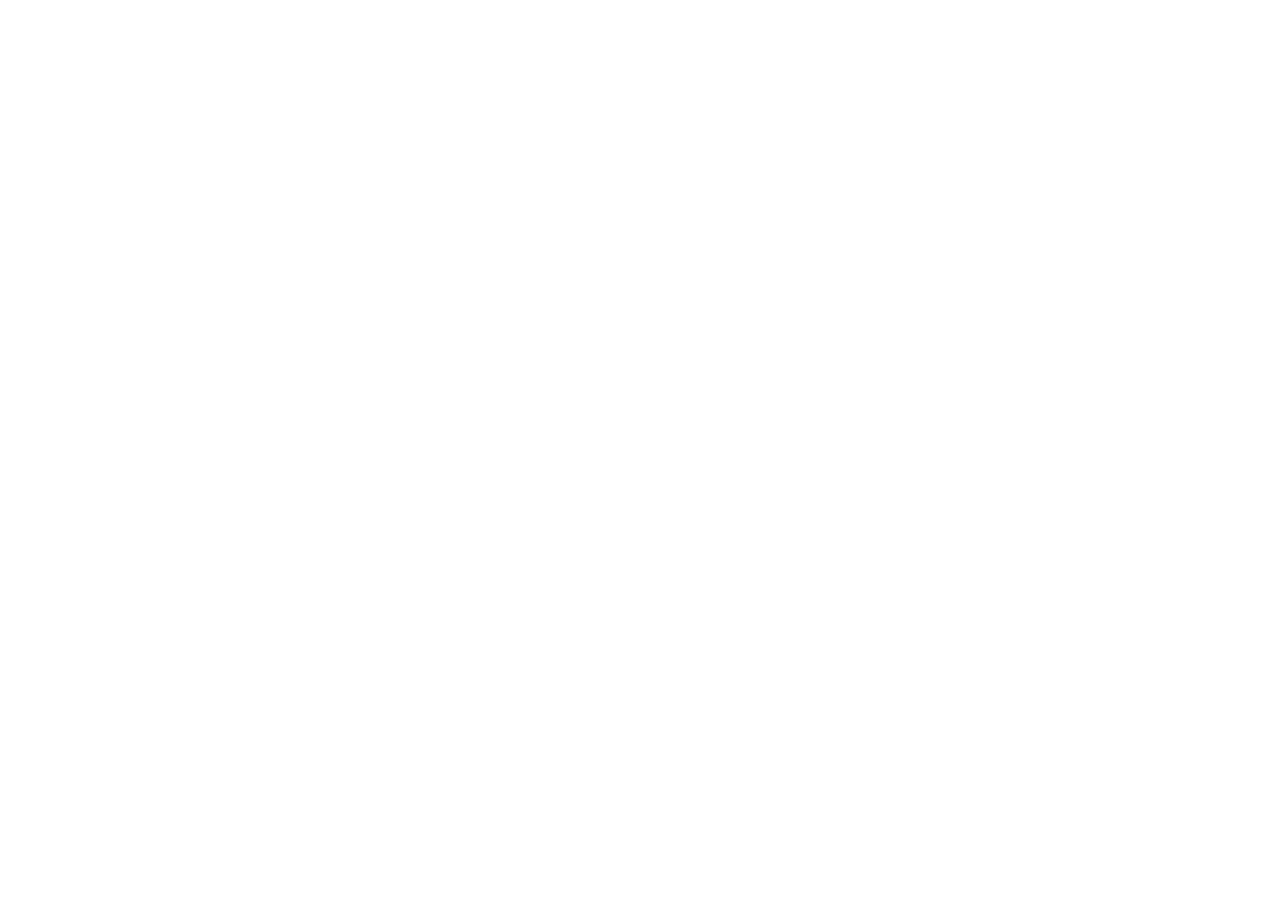
==== module-2-assignment/index.html @ da2005b6 "Create folder "module-2-assignment" to hold all site files" ====
<!DOCTYPE html>
<html lang="en">


<head>
	<meta charset="utf-8">
	<meta name="viewport" content="width=device-width, initial-scale=1.0">
	<title>Module 2 Assignment</title>
    <meta name="description" content="HTML and CSS test for Module 2">
    <link href="https://fonts.googleapis.com/css?family=Poppins:400,500,700,800" rel="stylesheet">
    <link rel="stylesheet" href="css/main.css">
</head>
    
    

<body>
    <section>
        <h2></h2>
    </section>
</body>
    
</html>
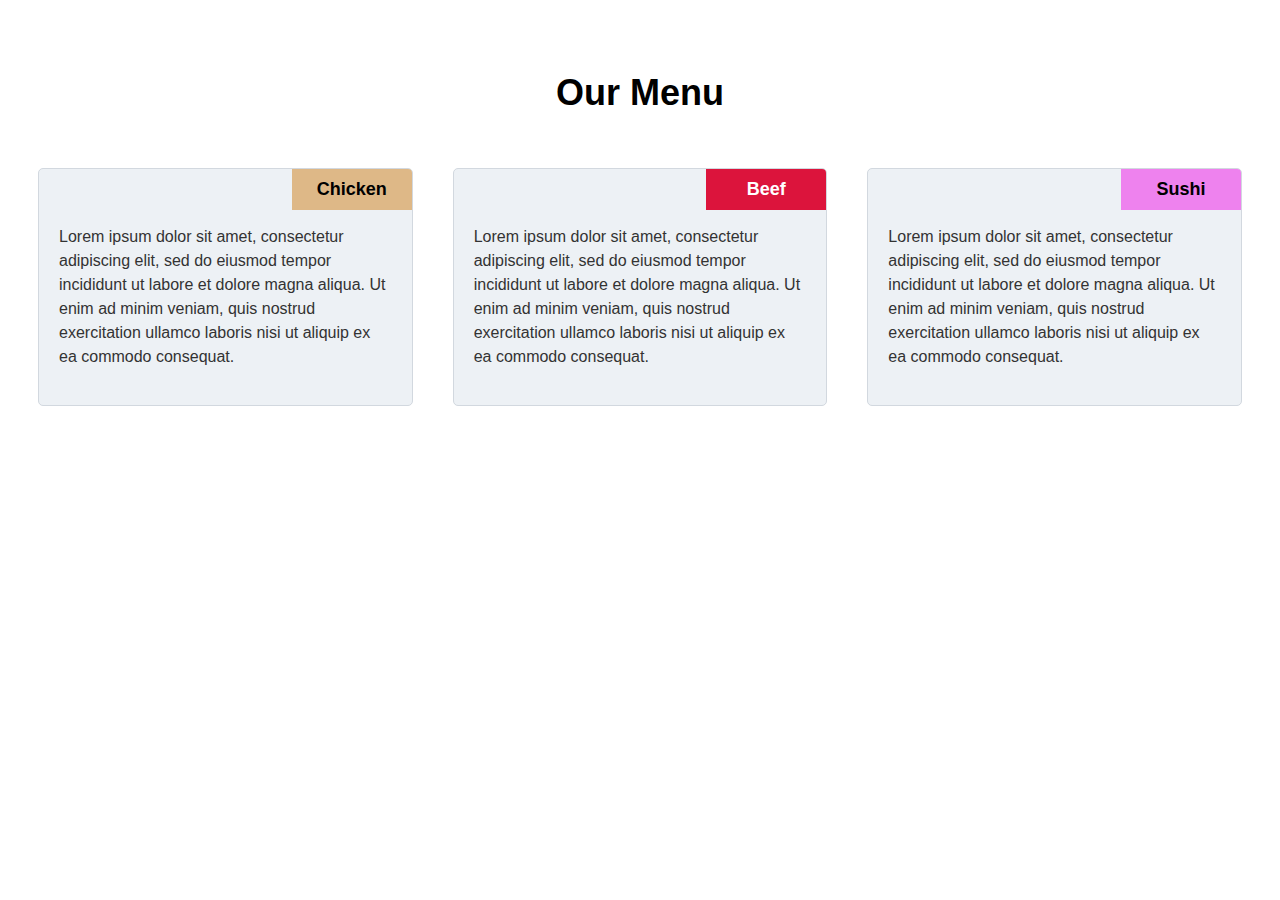
==== commit fb338901: "Assignment complete." ====
--- a/module-2-assignment/index.html
+++ b/module-2-assignment/index.html
@@ -7,7 +7,6 @@
 	<meta name="viewport" content="width=device-width, initial-scale=1.0">
 	<title>Module 2 Assignment</title>
     <meta name="description" content="HTML and CSS test for Module 2">
-    <link href="https://fonts.googleapis.com/css?family=Poppins:400,500,700,800" rel="stylesheet">
     <link rel="stylesheet" href="css/main.css">
 </head>
     
@@ -15,7 +14,21 @@
 
 <body>
     <section>
-        <h2></h2>
+        <h1>Our Menu</h1>
+        <div class="container">
+            <div class="column-1-3rd">
+                <h3 class="menu-tag" id="chicken">Chicken</h3>
+                <p>Lorem ipsum dolor sit amet, consectetur adipiscing elit, sed do eiusmod tempor incididunt ut labore et dolore magna aliqua. Ut enim ad minim veniam, quis nostrud exercitation ullamco laboris nisi ut aliquip ex ea commodo consequat.</p>
+            </div>
+            <div class="column-1-3rd">
+                <h3 class="menu-tag" id="beef">Beef</h3>
+                <p>Lorem ipsum dolor sit amet, consectetur adipiscing elit, sed do eiusmod tempor incididunt ut labore et dolore magna aliqua. Ut enim ad minim veniam, quis nostrud exercitation ullamco laboris nisi ut aliquip ex ea commodo consequat.</p>
+            </div>
+            <div class="column-1-3rd" id="column-3">
+                <h3 class="menu-tag" id="sushi">Sushi</h3>
+                <p>Lorem ipsum dolor sit amet, consectetur adipiscing elit, sed do eiusmod tempor incididunt ut labore et dolore magna aliqua. Ut enim ad minim veniam, quis nostrud exercitation ullamco laboris nisi ut aliquip ex ea commodo consequat.</p>
+            </div>
+        </div>
     </section>
 </body>
     
--- a/module-2-assignment/css/main.css
+++ b/module-2-assignment/css/main.css
@@ -0,0 +1,124 @@
+/*................................................................................................................ 992px and above */
+* {
+    box-sizing: border-box;
+    font-family: "Helvetica";
+}
+
+section {
+    width: 100%;
+    padding: 40px 0 40px 0;
+}
+
+h1 {
+    text-align: center;
+    font-size: 36px;
+}
+
+h3 {
+    text-align: center;
+    font-size: 18px;
+}
+
+p {
+    text-align: left;
+    line-height: 1.5;
+    color: #333;
+}
+
+.container {
+    width: 100%;
+    padding: 10px;
+    display: flex;
+    flex-wrap: wrap;
+}
+
+.column-1-3rd {
+    width: 20%;
+    margin: 20px;
+    padding: 40px 20px 20px 20px;
+    position: relative;
+    background-color: #EDF1F5;
+    border: 1px solid #D2D8DF;
+    border-radius: 5px;
+    flex-grow: 1;
+    overflow: hidden;
+}
+
+.menu-tag {
+    position: absolute;
+    top: 0;
+    right: 0;
+    margin: 0;
+    padding: 10px 20px;
+    width: 120px;
+}
+
+#chicken {
+    background-color: burlywood;
+}
+
+#beef {
+    background-color: crimson;
+    color: white;
+}
+
+#sushi {
+    background-color: violet;
+}
+
+
+
+
+
+
+
+
+/*................................................................................................................ 991px to 768px */
+
+@media (max-width: 991px) and (min-width: 768px) {    
+    
+    #column-3 {
+        width: 100%;
+    }
+    
+}
+
+
+
+
+
+
+
+
+
+/*................................................................................................................ 767px and below */
+
+@media (max-width: 767px) {
+    
+    .column-1-3rd {
+        width: 100%;
+    }
+    
+}
+
+
+
+
+
+
+
+
+
+
+
+
+
+
+
+
+
+
+
+
+
+
